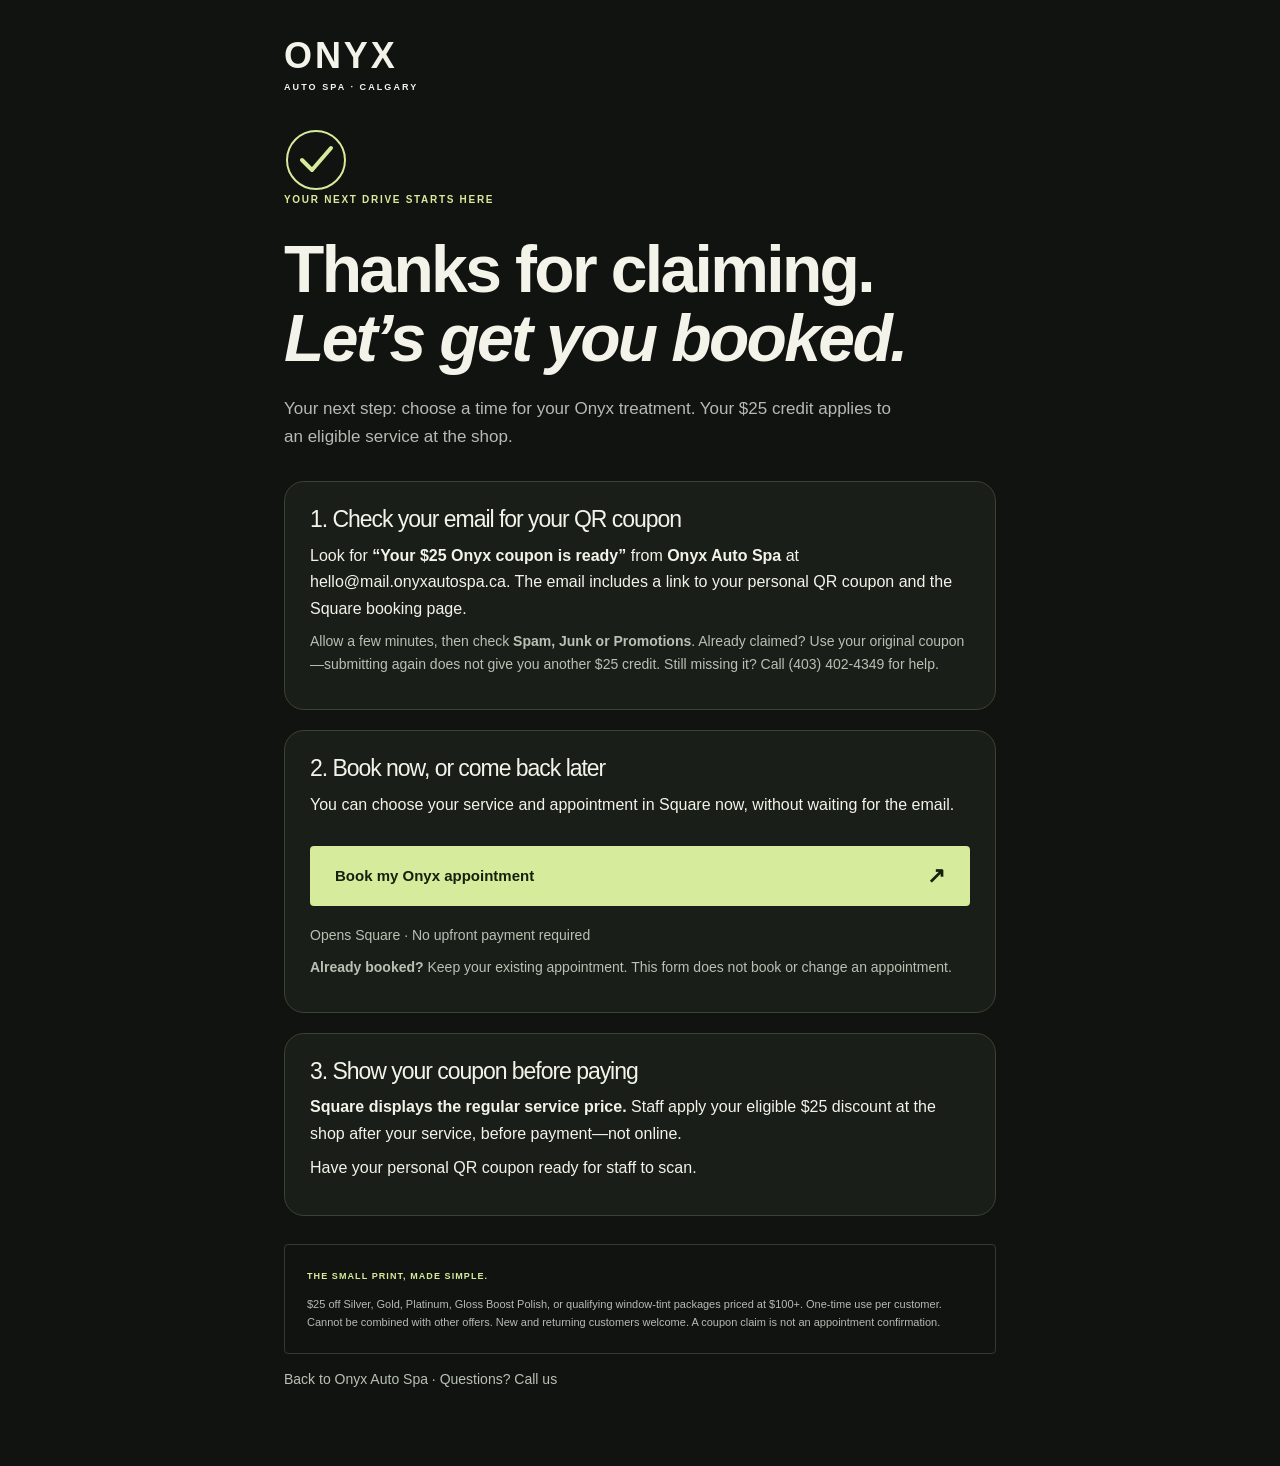
==== thank-you.html @ b0017700 "Add coupon next steps and Square booking confirmation page" ====
<!doctype html>
<html lang="en-CA"><head><meta charset="utf-8"><meta name="viewport" content="width=device-width,initial-scale=1"><meta name="robots" content="noindex"><title>Your next steps | Onyx Auto Spa</title><meta name="theme-color" content="#111311"><link rel="icon" href="assets/favicon.svg" type="image/svg+xml"><link rel="stylesheet" href="styles.css?v=20260912-gallery"><style>
.confirmation{max-width:760px;margin:0 auto;padding:38px 24px 60px}.confirmation .brand{display:inline-block;margin-bottom:36px}.confirmation h1{font-size:clamp(38px,7vw,66px);line-height:1.05;letter-spacing:-.04em;margin:22px 0}.confirmation h2{font-size:23px;margin:0 0 10px}.confirmation p{line-height:1.65}.confirmation .intro{max-width:620px}.next-card{border:1px solid #3a4335;border-radius:20px;background:#191e18;padding:25px;margin:20px 0}.next-card p{margin:8px 0}.confirmation .button{width:100%;justify-content:space-between;margin:20px 0 10px}.confirmation .terms{margin-top:28px}.success-icon{width:64px;height:64px;display:block;color:#d6eb9b}.success-icon path{stroke-dasharray:60;stroke-dashoffset:60;animation:check .65s ease-out forwards}.confirmation .small-note{font-size:14px;color:#b8c1b3}.confirmation a{overflow-wrap:anywhere}@keyframes check{to{stroke-dashoffset:0}}@media(prefers-reduced-motion:reduce){.success-icon path{animation:none;stroke-dashoffset:0}}
</style></head><body><main class="confirmation"><a class="brand" href="/" target="_top">ONYX<span>AUTO SPA · CALGARY</span></a><svg class="success-icon" viewBox="0 0 64 64" fill="none" aria-hidden="true"><circle cx="32" cy="32" r="29" stroke="currentColor" stroke-width="2"/><path d="m18 32 10 10 19-22" stroke="currentColor" stroke-width="4" stroke-linecap="round" stroke-linejoin="round"/></svg><p class="eyebrow">YOUR NEXT DRIVE STARTS HERE</p><h1>Thanks for claiming.<br><em>Let’s get you booked.</em></h1><p class="intro">Your next step: choose a time for your Onyx treatment. Your $25 credit applies to an eligible service at the shop.</p><section class="next-card"><h2>1. Check your email for your QR coupon</h2><p>Look for <strong>“Your $25 Onyx coupon is ready”</strong> from <strong>Onyx Auto Spa</strong> at hello@mail.onyxautospa.ca. The email includes a link to your personal QR coupon and the Square booking page.</p><p class="small-note">Allow a few minutes, then check <strong>Spam, Junk or Promotions</strong>. Already claimed? Use your original coupon—submitting again does not give you another $25 credit. Still missing it? Call <a href="tel:+14034024349">(403) 402-4349</a> for help.</p></section><section class="next-card"><h2>2. Book now, or come back later</h2><p>You can choose your service and appointment in Square now, without waiting for the email.</p><a class="button" href="https://book.squareup.com/appointments/ppy7ztvss1w3c9/location/L446CJGNEJ2XA/services" target="_blank" rel="noopener">Book my Onyx appointment <span aria-hidden="true">↗</span></a><p class="small-note">Opens Square · No upfront payment required</p><p class="small-note"><strong>Already booked?</strong> Keep your existing appointment. This form does not book or change an appointment.</p></section><section class="next-card"><h2>3. Show your coupon before paying</h2><p><strong>Square displays the regular service price.</strong> Staff apply your eligible $25 discount at the shop after your service, before payment—not online.</p><p>Have your personal QR coupon ready for staff to scan.</p></section><div class="terms"><strong>THE SMALL PRINT, MADE SIMPLE.</strong><p>$25 off Silver, Gold, Platinum, Gloss Boost Polish, or qualifying window-tint packages priced at $100+. One-time use per customer. Cannot be combined with other offers. New and returning customers welcome. A coupon claim is not an appointment confirmation.</p></div><p class="small-note"><a href="/" target="_top">Back to Onyx Auto Spa</a> · <a href="tel:+14034024349">Questions? Call us</a></p></main></body></html>
---- styles.css ----
:root{--bg:#111311;--panel:#1b1e1b;--ink:#f3f3e9;--muted:#b5bbb1;--accent:#d6eb9b;--line:#343a32}*{box-sizing:border-box}html{scroll-behavior:smooth;scroll-padding-top:30px}body{margin:0;background:var(--bg);color:var(--ink);font-family:Arial,Helvetica,sans-serif;font-size:16px;line-height:1.6}a{color:inherit;text-decoration:none}img{display:block;max-width:100%;object-fit:cover}button,a,summary{-webkit-tap-highlight-color:transparent}a:focus-visible,summary:focus-visible{outline:3px solid var(--accent);outline-offset:6px}.wrap{width:min(1240px,calc(100% - 96px));margin-inline:auto}.header{display:flex;align-items:center;justify-content:space-between;height:110px;gap:24px}.brand{font-size:36px;font-weight:800;letter-spacing:.08em;line-height:1}.brand span{display:block;font-size:9px;letter-spacing:.23em;margin-top:9px}.header-phone{font-size:12px;color:var(--muted);margin-left:auto;margin-right:30px}.header-phone strong{display:block;color:var(--ink);font-size:14px}.button{background:var(--accent);color:#17200d;display:inline-flex;align-items:center;justify-content:space-between;gap:40px;padding:18px 25px;border-radius:4px;font-size:15px;font-weight:700;transition:background .2s,transform .2s}.button:hover{background:#e6ffc1;transform:translateY(-2px)}.button span{font-size:22px;line-height:1}.button.small{font-size:13px;padding:13px 18px;gap:26px}.hero{display:grid;grid-template-columns:1fr 1fr;gap:50px;padding:36px 0 70px;align-items:center}.eyebrow{font-size:10px;font-weight:700;letter-spacing:.17em;margin:0 0 26px;line-height:1.8;color:var(--accent)}.dot{display:inline-block;height:7px;width:7px;border-radius:50%;background:var(--accent);margin-right:9px}.hero h1{font-size:clamp(65px,6.6vw,95px);line-height:.99;letter-spacing:-.065em;margin:0 0 30px;font-weight:600}.hero h1 em{font-family:Georgia,serif;font-weight:400;color:var(--accent)}.intro{font-size:17px;line-height:1.7;color:var(--muted);max-width:420px;margin-bottom:30px}.intro strong{color:var(--ink);font-weight:400}.micro{font-size:11px;color:var(--muted);margin:12px 0 32px}.hero-trust{border-top:1px solid var(--line);padding-top:22px;display:flex;flex-wrap:wrap;gap:13px;align-items:center;font-size:11px;color:var(--muted)}.stars{color:var(--accent);letter-spacing:3px}.hero-visual{height:650px;position:relative}.hero-visual>img{width:100%;height:100%;border-radius:6px;object-position:center}.hero-visual:after{content:'';position:absolute;inset:65% 0 0;background:linear-gradient(transparent,#000b);border-radius:6px;pointer-events:none}.photo-caption{position:absolute;bottom:21px;left:24px;right:24px;display:flex;justify-content:space-between;font-size:8px;letter-spacing:.14em;z-index:1}.credit-badge{position:absolute;right:-20px;top:24px;background:var(--accent);color:#17200d;padding:22px 24px;transform:rotate(5deg);text-align:center;box-shadow:0 9px 30px #0003}.credit-badge span{display:block;font-size:8px;line-height:1.5;font-weight:700;letter-spacing:.1em}.credit-badge strong{display:block;font-size:64px;line-height:1.15;letter-spacing:-.06em}.offer-strip{background:var(--accent);color:#17200d;padding:19px 0}.offer-strip .wrap{display:flex;align-items:center;justify-content:space-between;gap:25px}.offer-strip span{font-size:10px;letter-spacing:.12em;font-weight:700}.offer-strip p{margin:0;font-size:15px}.offer-strip a{font-size:12px;text-decoration:underline;text-underline-offset:4px}.section{padding-block:100px}.section-heading{display:flex;justify-content:space-between;align-items:flex-end;gap:60px;margin-bottom:40px}h2{font-size:clamp(34px,4vw,52px);letter-spacing:-.045em;line-height:1.12;font-weight:500;margin:0 0 22px}h2 span{color:var(--muted)}.section-heading p:not(.eyebrow){max-width:350px;color:var(--muted);font-size:14px;margin-bottom:25px}.comparison{display:grid;grid-template-columns:1fr 1fr;gap:18px}figure{margin:0}.comparison figure{position:relative;overflow:hidden;border-radius:5px}.comparison img{width:100%;height:auto;aspect-ratio:1.2}.comparison figcaption{position:absolute;bottom:0;left:0;right:0;background:linear-gradient(transparent,#000d);padding:65px 25px 22px;font-size:12px;letter-spacing:.12em}.comparison figcaption span{float:right;font-size:11px;letter-spacing:0}.image-note{color:var(--muted);font-size:10px;margin-top:16px}.services-section{background:#191c18}.service-grid{display:grid;grid-template-columns:repeat(3,1fr);border:1px solid var(--line);border-radius:6px;overflow:hidden}.service-grid article{padding:32px;border-right:1px solid var(--line)}.service-grid article:last-child{border:0}.service-number{color:var(--accent);font-size:12px}.service-grid h3{font-size:24px;line-height:1.3;font-weight:500;letter-spacing:-.02em;margin-top:35px}.service-grid p{color:var(--muted);font-size:13px;min-height:85px}.service-tag{font-size:8px;letter-spacing:.14em;color:var(--accent)}.service-foot{display:flex;justify-content:space-between;font-size:11px;color:var(--muted);gap:30px;margin-top:25px}.service-foot a{color:var(--accent)}.reviews{display:grid;grid-template-columns:1fr 1fr;gap:100px;align-items:center}.muted{color:var(--muted);font-size:12px}.text-link{font-size:13px;color:var(--accent);text-decoration:underline;text-underline-offset:6px}.review-stack figure{padding:25px 0;border-bottom:1px solid var(--line)}blockquote{font-family:Georgia,serif;font-size:27px;line-height:1.5;margin:0 0 25px}.review-stack figcaption{display:flex;align-items:center;gap:13px;font-size:10px;color:var(--muted)}.review-stack strong{font-size:12px;color:var(--ink)}.avatar{display:grid;place-items:center;width:38px;height:38px;background:#30382a;color:var(--accent);border-radius:50%}.wide-photo{height:420px;position:relative;overflow:hidden;border-radius:6px}.wide-photo>img{width:60%;height:100%;object-position:center 75%;margin-left:auto}.wide-photo:after{content:'';position:absolute;inset:0;background:linear-gradient(90deg,#000d,#0001)}.wide-photo>div{position:absolute;left:55px;top:65px;z-index:1}.claim-section{display:grid;grid-template-columns:1fr 1.1fr;gap:80px;align-items:start}.claim-copy{position:sticky;top:45px}.steps{list-style:none;margin:40px 0;padding:0}.steps li{display:flex;gap:18px;margin-bottom:28px}.steps li>span{flex-shrink:0;border:1px solid var(--line);border-radius:50%;width:32px;height:32px;text-align:center;color:var(--accent);font-size:12px;line-height:30px}.steps h3{font-size:15px;margin:0;font-weight:500}.steps p{font-size:12px;color:var(--muted);margin:5px 0}.terms{padding:22px;border:1px solid var(--line);border-radius:4px;color:var(--muted);font-size:11px}.terms strong{font-size:9px;letter-spacing:.12em;color:var(--accent)}.terms p{margin-bottom:0}.form-card{background:#fff;color:#222;border-radius:8px;overflow:hidden;min-width:0}.form-top{background:#242b1e;color:var(--accent);padding:20px 25px;font-size:10px;letter-spacing:.12em}.form-card iframe{display:block;min-height:1198px}.form-help{text-align:center;font-size:11px;color:#555;padding:0 15px 15px}.form-help a{text-decoration:underline}.faq{display:grid;grid-template-columns:1fr 1.3fr;gap:80px;border-top:1px solid var(--line);padding-top:75px}.faq details{border-bottom:1px solid var(--line);padding:21px 0}.faq summary{cursor:pointer;font-size:15px;list-style:none;display:flex;justify-content:space-between;gap:20px}.faq summary:after{content:'+';color:var(--accent);font-size:22px;line-height:1}.faq details[open] summary:after{content:'−'}.faq details p{color:var(--muted);font-size:13px;max-width:540px}.location{border-top:1px solid var(--line);border-bottom:1px solid var(--line);padding-block:55px;display:flex;justify-content:space-between;align-items:center;gap:35px}.location h2{font-size:35px}.location p:not(.eyebrow){font-size:13px;color:var(--muted)}footer{display:flex;align-items:center;justify-content:space-between;gap:25px;padding-block:45px}footer .brand{font-size:27px}footer p,footer div{font-size:10px;color:var(--muted)}footer div{display:flex;gap:20px}.mobile-cta{display:none}.skip{position:fixed;top:-80px;left:12px;background:var(--accent);color:#111;padding:12px;z-index:20}.skip:focus{top:12px}@media(max-width:1000px){.wrap{width:calc(100% - 56px)}.hero{gap:30px}.hero-visual{height:590px}.hero h1{font-size:74px}.credit-badge{right:-10px;padding:16px}.credit-badge strong{font-size:50px}.claim-section{gap:35px}.reviews{gap:40px}.service-grid article{padding:23px}.header-phone{margin-right:0}.hero-trust{font-size:10px}.offer-strip span{display:none}}@media(max-width:700px){.wrap{width:calc(100% - 40px)}.header{height:87px;gap:15px}.brand{font-size:29px}.brand span{font-size:7px}.header-phone{display:none}.header .button{font-size:11px;padding:11px 13px;gap:15px}.hero{display:flex;flex-direction:column;gap:32px;padding-top:20px;padding-bottom:35px;align-items:stretch}.hero h1{font-size:65px;line-height:1.01;margin-bottom:22px}.eyebrow{font-size:8px;margin-bottom:20px}.intro{font-size:15px;margin-bottom:23px}.hero .button{width:100%;font-size:14px}.micro{text-align:center;margin-bottom:24px}.hero-trust{justify-content:center;padding-top:17px}.hero-visual{height:460px}.hero-visual img{object-position:center 65%}.credit-badge{right:12px;top:18px;padding:13px 18px}.credit-badge strong{font-size:48px}.photo-caption{font-size:7px;left:18px;right:18px}.offer-strip{padding:17px 0}.offer-strip .wrap{display:block;text-align:center}.offer-strip p{font-size:12px}.offer-strip a{font-size:10px}.section{padding-block:65px}.section-heading{display:block;margin-bottom:28px}.section-heading p:not(.eyebrow){max-width:none;font-size:13px}.comparison{gap:10px}.comparison img{aspect-ratio:.78}.comparison figcaption{padding:45px 13px 13px;font-size:10px}.comparison figcaption span{display:none}.service-grid{grid-template-columns:1fr}.service-grid article{padding:24px;border-right:0;border-bottom:1px solid var(--line)}.service-grid h3{margin-top:15px}.service-grid h3 br{display:none}.service-grid p{min-height:0}.service-foot{display:block;font-size:10px}.service-foot a{display:block;margin-top:15px}.reviews,.claim-section,.faq{grid-template-columns:1fr;gap:24px}.review-stack figure{padding:24px 0}.wide-photo{height:410px}.wide-photo>div{left:25px;right:20px;top:55px}.wide-photo h2{font-size:37px}.wide-photo .button{font-size:12px;gap:15px;padding:16px}.wide-photo:after{background:linear-gradient(90deg,#000c,#0004)}.claim-copy{position:static}.form-card{margin-inline:-8px}.faq{gap:0}.faq summary{font-size:14px}.location{flex-direction:column;align-items:flex-start;gap:18px;padding-block:38px}.location .eyebrow{font-size:8px}.location .button{font-size:13px}.location h2{font-size:34px}footer{flex-wrap:wrap;padding-bottom:120px}footer div{width:100%;gap:25px}.mobile-cta{position:fixed;bottom:0;left:0;right:0;z-index:10;display:flex;justify-content:space-between;align-items:center;background:#191e17f5;backdrop-filter:blur(12px);border-top:1px solid #46503d;padding:12px 20px calc(12px + env(safe-area-inset-bottom));gap:15px}.mobile-cta strong{font-size:10px;letter-spacing:.08em}.mobile-cta small{display:block;font-size:9px;color:var(--muted)}.mobile-cta .button{font-size:12px;padding:13px 20px}.mobile-cta.hidden{display:none}}@media(prefers-reduced-motion:reduce){html{scroll-behavior:auto}.button{transition:none}}

@media(max-width:700px){.wide-photo>img{width:100%;object-position:center 75%}}

/* Live reviews use the provider’s responsive height messages. */
.reviews{display:block}.review-widget{min-width:0;border-radius:8px;overflow:hidden}.lc_reviews_widget{display:block}
/* Work gallery: native scrolling stays usable even without JavaScript. */
.work-gallery{padding-top:0}.gallery-track{display:flex;gap:20px;overflow-x:auto;scroll-snap-type:x mandatory;scroll-behavior:smooth;overscroll-behavior-x:contain;scrollbar-width:thin;scrollbar-color:var(--line) transparent;padding-bottom:12px}.gallery-slide{flex:0 0 calc((100% - 40px)/3);min-width:0;scroll-snap-align:start}.gallery-slide img{width:100%;height:auto;aspect-ratio:3/4;object-fit:cover;border-radius:5px;background:var(--panel)}.gallery-slide figcaption{display:flex;gap:14px;align-items:baseline;padding:17px 2px;font-size:12px;color:var(--ink)}.gallery-slide figcaption span{color:var(--accent);font-size:10px}.gallery-bottom{display:flex;justify-content:space-between;align-items:center;gap:15px;margin-top:15px}.gallery-bottom>p{font-size:11px;color:var(--muted)}.gallery-bottom>p span{color:var(--accent);padding-left:10px}.gallery-controls{display:flex;align-items:center;gap:10px}.gallery-controls>span{font-size:11px;color:var(--muted);margin-right:12px;min-width:55px}.gallery-controls button{width:46px;height:46px;border:1px solid var(--line);border-radius:50%;background:var(--panel);color:var(--accent);font-size:22px;cursor:pointer}.gallery-controls button:hover:not(:disabled){background:var(--accent);color:#17200d}.gallery-controls button:disabled{opacity:.3;cursor:default}.gallery-controls button:focus-visible,.gallery-track:focus-visible{outline:2px solid var(--accent);outline-offset:4px}@media(max-width:900px){.gallery-slide{flex-basis:calc((100% - 20px)/2)}}@media(max-width:700px){.gallery-track{gap:14px}.gallery-slide{flex-basis:86%}.gallery-slide figcaption{font-size:11px}.gallery-controls button{width:44px;height:44px}.gallery-bottom>p{font-size:10px}}@media(prefers-reduced-motion:reduce){.gallery-track{scroll-behavior:auto}}
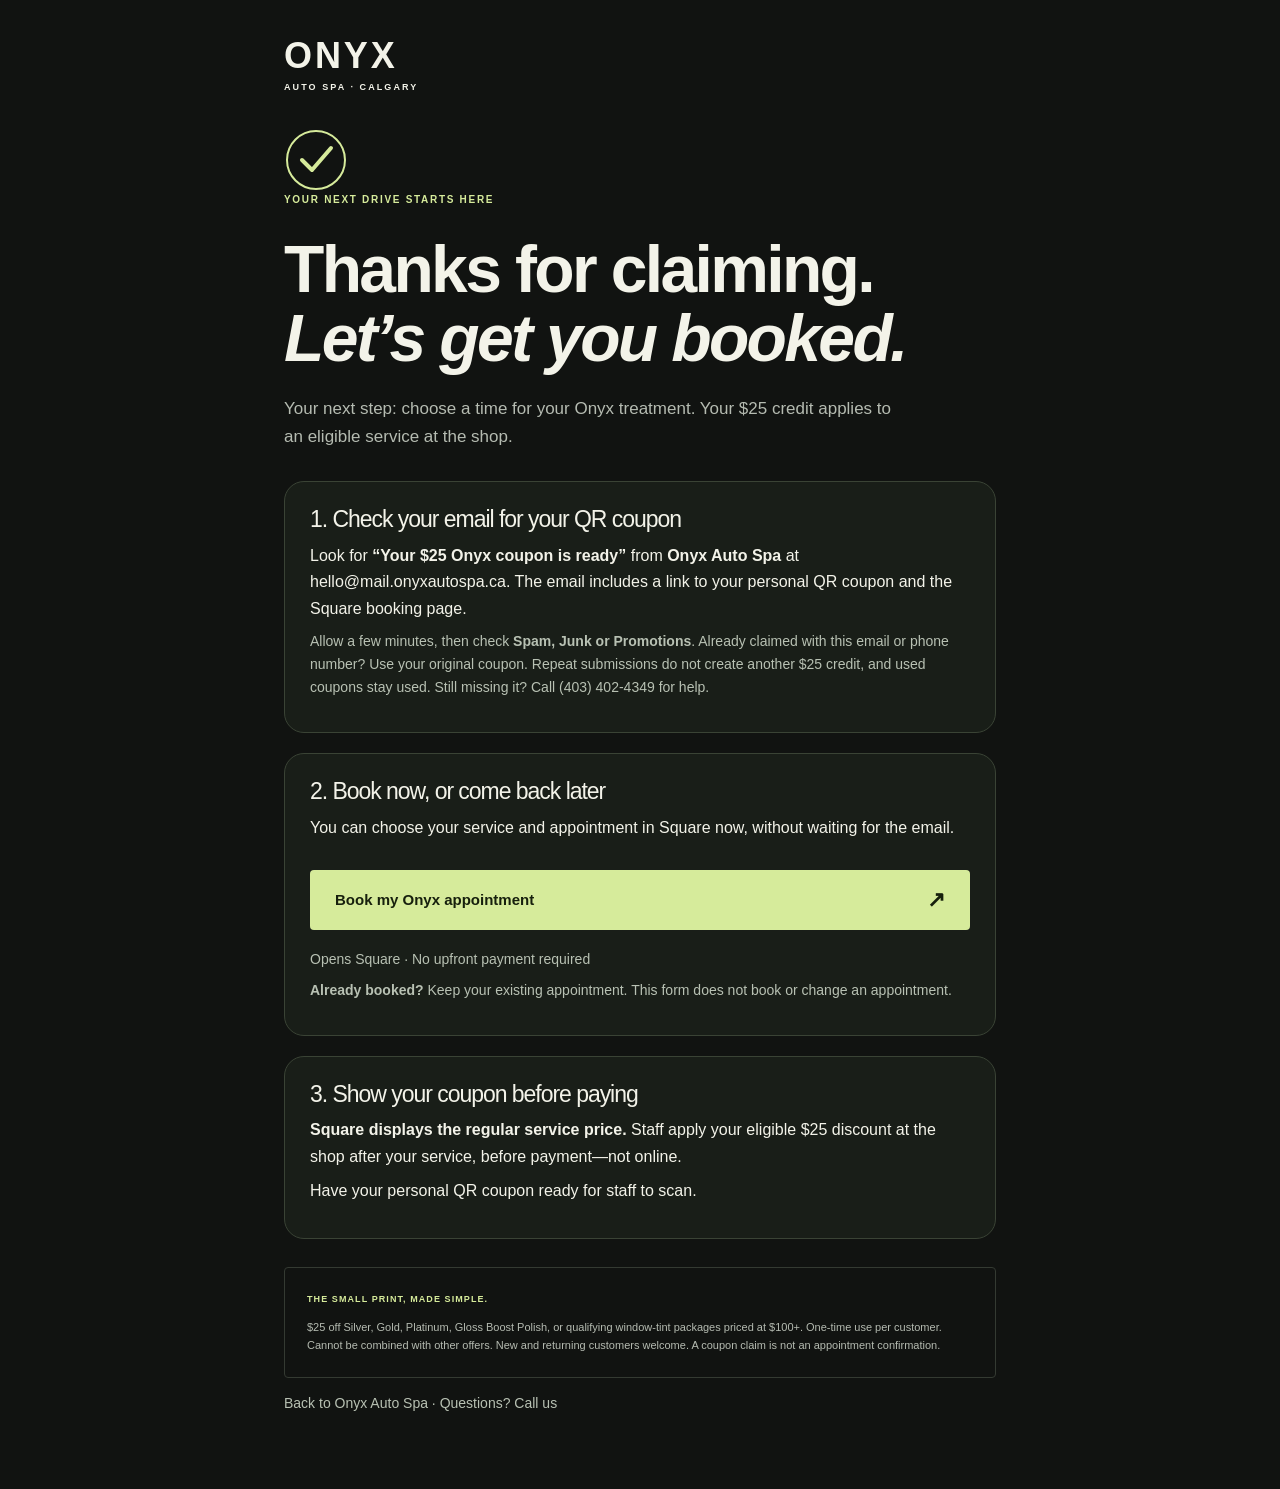
==== commit e0782f1d: "Clarify email or phone duplicate coupon rule" ====
--- a/thank-you.html
+++ b/thank-you.html
@@ -1,4 +1,4 @@
 <!doctype html>
 <html lang="en-CA"><head><meta charset="utf-8"><meta name="viewport" content="width=device-width,initial-scale=1"><meta name="robots" content="noindex"><title>Your next steps | Onyx Auto Spa</title><meta name="theme-color" content="#111311"><link rel="icon" href="assets/favicon.svg" type="image/svg+xml"><link rel="stylesheet" href="styles.css?v=20260912-gallery"><style>
 .confirmation{max-width:760px;margin:0 auto;padding:38px 24px 60px}.confirmation .brand{display:inline-block;margin-bottom:36px}.confirmation h1{font-size:clamp(38px,7vw,66px);line-height:1.05;letter-spacing:-.04em;margin:22px 0}.confirmation h2{font-size:23px;margin:0 0 10px}.confirmation p{line-height:1.65}.confirmation .intro{max-width:620px}.next-card{border:1px solid #3a4335;border-radius:20px;background:#191e18;padding:25px;margin:20px 0}.next-card p{margin:8px 0}.confirmation .button{width:100%;justify-content:space-between;margin:20px 0 10px}.confirmation .terms{margin-top:28px}.success-icon{width:64px;height:64px;display:block;color:#d6eb9b}.success-icon path{stroke-dasharray:60;stroke-dashoffset:60;animation:check .65s ease-out forwards}.confirmation .small-note{font-size:14px;color:#b8c1b3}.confirmation a{overflow-wrap:anywhere}@keyframes check{to{stroke-dashoffset:0}}@media(prefers-reduced-motion:reduce){.success-icon path{animation:none;stroke-dashoffset:0}}
-</style></head><body><main class="confirmation"><a class="brand" href="/" target="_top">ONYX<span>AUTO SPA · CALGARY</span></a><svg class="success-icon" viewBox="0 0 64 64" fill="none" aria-hidden="true"><circle cx="32" cy="32" r="29" stroke="currentColor" stroke-width="2"/><path d="m18 32 10 10 19-22" stroke="currentColor" stroke-width="4" stroke-linecap="round" stroke-linejoin="round"/></svg><p class="eyebrow">YOUR NEXT DRIVE STARTS HERE</p><h1>Thanks for claiming.<br><em>Let’s get you booked.</em></h1><p class="intro">Your next step: choose a time for your Onyx treatment. Your $25 credit applies to an eligible service at the shop.</p><section class="next-card"><h2>1. Check your email for your QR coupon</h2><p>Look for <strong>“Your $25 Onyx coupon is ready”</strong> from <strong>Onyx Auto Spa</strong> at hello@mail.onyxautospa.ca. The email includes a link to your personal QR coupon and the Square booking page.</p><p class="small-note">Allow a few minutes, then check <strong>Spam, Junk or Promotions</strong>. Already claimed? Use your original coupon—submitting again does not give you another $25 credit. Still missing it? Call <a href="tel:+14034024349">(403) 402-4349</a> for help.</p></section><section class="next-card"><h2>2. Book now, or come back later</h2><p>You can choose your service and appointment in Square now, without waiting for the email.</p><a class="button" href="https://book.squareup.com/appointments/ppy7ztvss1w3c9/location/L446CJGNEJ2XA/services" target="_blank" rel="noopener">Book my Onyx appointment <span aria-hidden="true">↗</span></a><p class="small-note">Opens Square · No upfront payment required</p><p class="small-note"><strong>Already booked?</strong> Keep your existing appointment. This form does not book or change an appointment.</p></section><section class="next-card"><h2>3. Show your coupon before paying</h2><p><strong>Square displays the regular service price.</strong> Staff apply your eligible $25 discount at the shop after your service, before payment—not online.</p><p>Have your personal QR coupon ready for staff to scan.</p></section><div class="terms"><strong>THE SMALL PRINT, MADE SIMPLE.</strong><p>$25 off Silver, Gold, Platinum, Gloss Boost Polish, or qualifying window-tint packages priced at $100+. One-time use per customer. Cannot be combined with other offers. New and returning customers welcome. A coupon claim is not an appointment confirmation.</p></div><p class="small-note"><a href="/" target="_top">Back to Onyx Auto Spa</a> · <a href="tel:+14034024349">Questions? Call us</a></p></main></body></html>
+</style></head><body><main class="confirmation"><a class="brand" href="/" target="_top">ONYX<span>AUTO SPA · CALGARY</span></a><svg class="success-icon" viewBox="0 0 64 64" fill="none" aria-hidden="true"><circle cx="32" cy="32" r="29" stroke="currentColor" stroke-width="2"/><path d="m18 32 10 10 19-22" stroke="currentColor" stroke-width="4" stroke-linecap="round" stroke-linejoin="round"/></svg><p class="eyebrow">YOUR NEXT DRIVE STARTS HERE</p><h1>Thanks for claiming.<br><em>Let’s get you booked.</em></h1><p class="intro">Your next step: choose a time for your Onyx treatment. Your $25 credit applies to an eligible service at the shop.</p><section class="next-card"><h2>1. Check your email for your QR coupon</h2><p>Look for <strong>“Your $25 Onyx coupon is ready”</strong> from <strong>Onyx Auto Spa</strong> at hello@mail.onyxautospa.ca. The email includes a link to your personal QR coupon and the Square booking page.</p><p class="small-note">Allow a few minutes, then check <strong>Spam, Junk or Promotions</strong>. Already claimed with this email or phone number? Use your original coupon. Repeat submissions do not create another $25 credit, and used coupons stay used. Still missing it? Call <a href="tel:+14034024349">(403) 402-4349</a> for help.</p></section><section class="next-card"><h2>2. Book now, or come back later</h2><p>You can choose your service and appointment in Square now, without waiting for the email.</p><a class="button" href="https://book.squareup.com/appointments/ppy7ztvss1w3c9/location/L446CJGNEJ2XA/services" target="_blank" rel="noopener">Book my Onyx appointment <span aria-hidden="true">↗</span></a><p class="small-note">Opens Square · No upfront payment required</p><p class="small-note"><strong>Already booked?</strong> Keep your existing appointment. This form does not book or change an appointment.</p></section><section class="next-card"><h2>3. Show your coupon before paying</h2><p><strong>Square displays the regular service price.</strong> Staff apply your eligible $25 discount at the shop after your service, before payment—not online.</p><p>Have your personal QR coupon ready for staff to scan.</p></section><div class="terms"><strong>THE SMALL PRINT, MADE SIMPLE.</strong><p>$25 off Silver, Gold, Platinum, Gloss Boost Polish, or qualifying window-tint packages priced at $100+. One-time use per customer. Cannot be combined with other offers. New and returning customers welcome. A coupon claim is not an appointment confirmation.</p></div><p class="small-note"><a href="/" target="_top">Back to Onyx Auto Spa</a> · <a href="tel:+14034024349">Questions? Call us</a></p></main></body></html>
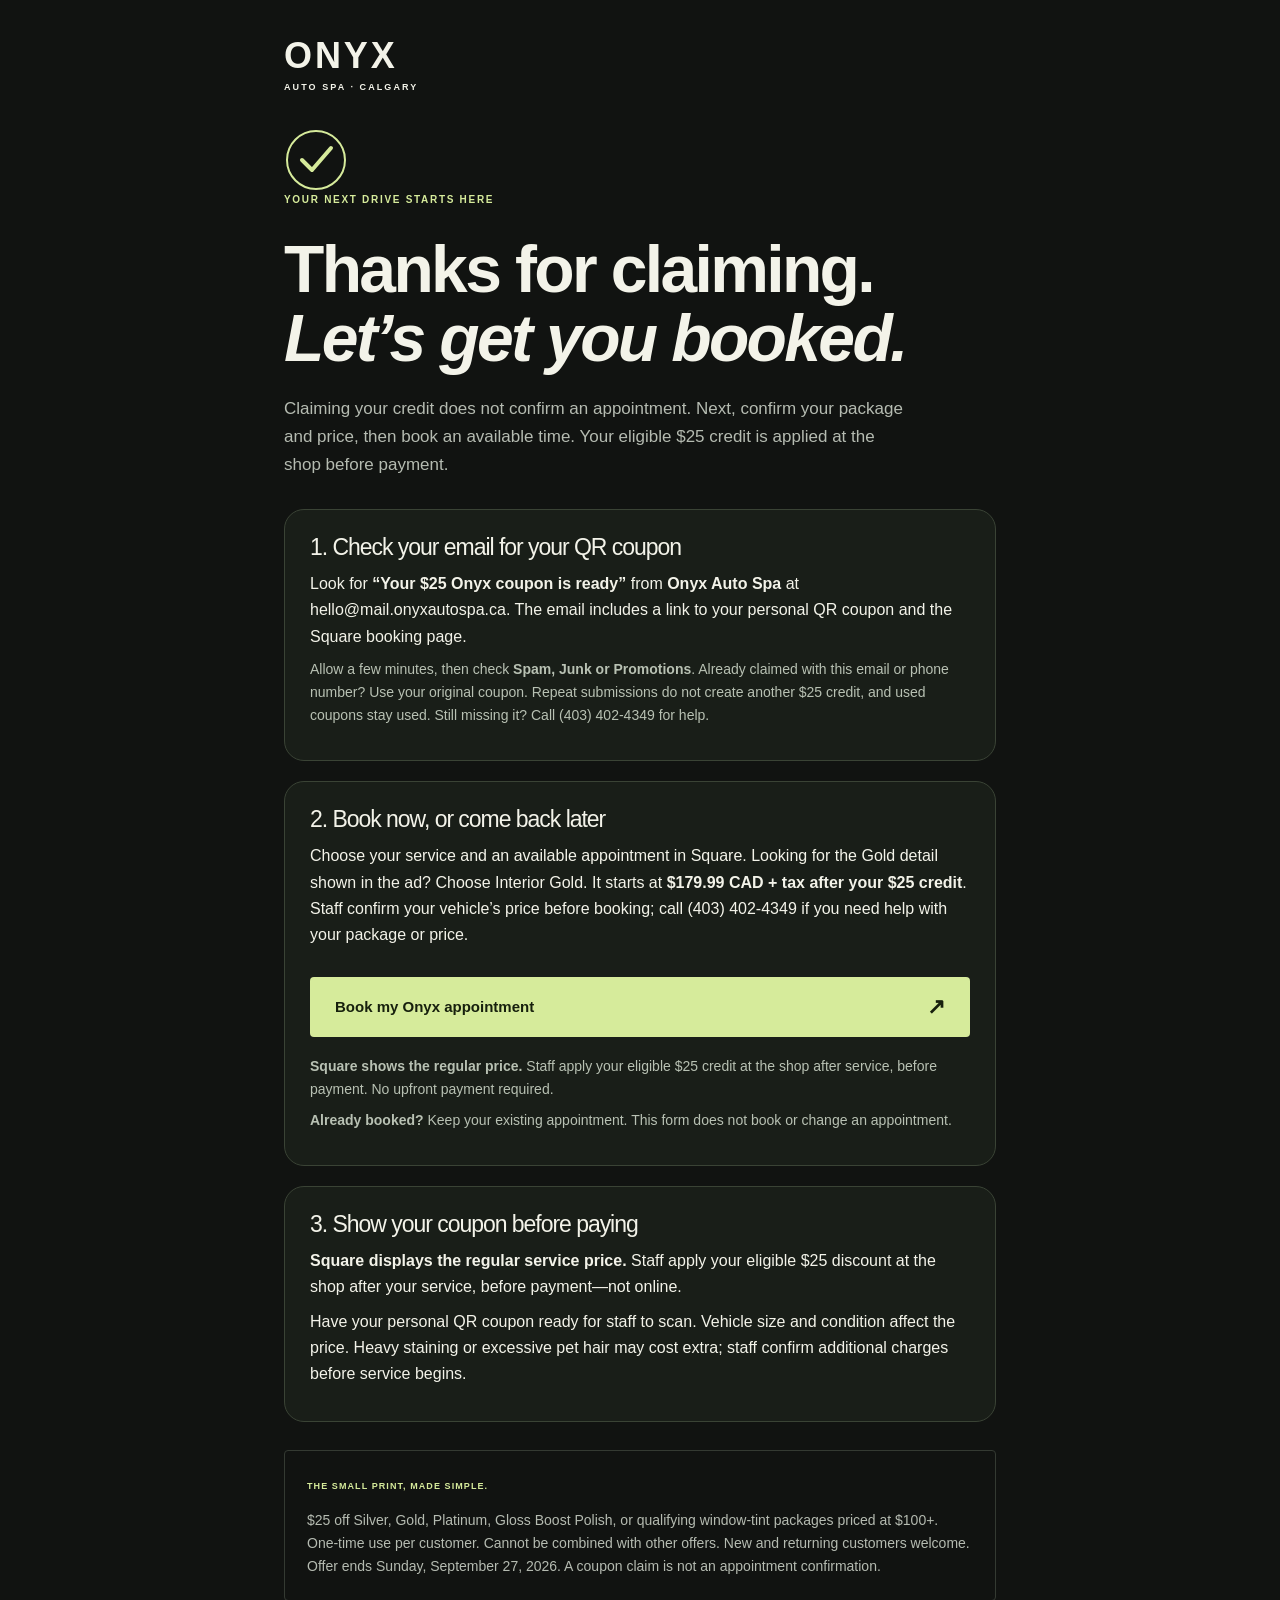
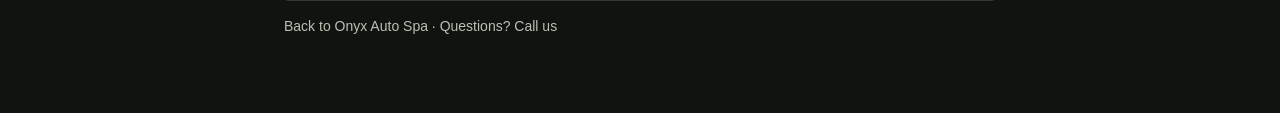
==== commit cf8e3912: "Gold clarity: solution-focused copy, pricing, and claim/booking explanations" ====
--- a/thank-you.html
+++ b/thank-you.html
@@ -1,4 +1,19 @@
 <!doctype html>
-<html lang="en-CA"><head><meta charset="utf-8"><meta name="viewport" content="width=device-width,initial-scale=1"><meta name="robots" content="noindex"><title>Your next steps | Onyx Auto Spa</title><meta name="theme-color" content="#111311"><link rel="icon" href="assets/favicon.svg" type="image/svg+xml"><link rel="stylesheet" href="styles.css?v=20260912-gallery"><style>
+<html lang="en-CA"><head><meta charset="utf-8"><meta name="viewport" content="width=device-width,initial-scale=1"><meta name="robots" content="noindex"><title>Your next steps | Onyx Auto Spa</title><meta name="theme-color" content="#111311"><link rel="icon" href="assets/favicon.svg" type="image/svg+xml"><link rel="stylesheet" href="styles.css?v=20260922-gold-clarity"><style>
 .confirmation{max-width:760px;margin:0 auto;padding:38px 24px 60px}.confirmation .brand{display:inline-block;margin-bottom:36px}.confirmation h1{font-size:clamp(38px,7vw,66px);line-height:1.05;letter-spacing:-.04em;margin:22px 0}.confirmation h2{font-size:23px;margin:0 0 10px}.confirmation p{line-height:1.65}.confirmation .intro{max-width:620px}.next-card{border:1px solid #3a4335;border-radius:20px;background:#191e18;padding:25px;margin:20px 0}.next-card p{margin:8px 0}.confirmation .button{width:100%;justify-content:space-between;margin:20px 0 10px}.confirmation .terms{margin-top:28px}.success-icon{width:64px;height:64px;display:block;color:#d6eb9b}.success-icon path{stroke-dasharray:60;stroke-dashoffset:60;animation:check .65s ease-out forwards}.confirmation .small-note{font-size:14px;color:#b8c1b3}.confirmation a{overflow-wrap:anywhere}@keyframes check{to{stroke-dashoffset:0}}@media(prefers-reduced-motion:reduce){.success-icon path{animation:none;stroke-dashoffset:0}}
-</style></head><body><main class="confirmation"><a class="brand" href="/" target="_top">ONYX<span>AUTO SPA · CALGARY</span></a><svg class="success-icon" viewBox="0 0 64 64" fill="none" aria-hidden="true"><circle cx="32" cy="32" r="29" stroke="currentColor" stroke-width="2"/><path d="m18 32 10 10 19-22" stroke="currentColor" stroke-width="4" stroke-linecap="round" stroke-linejoin="round"/></svg><p class="eyebrow">YOUR NEXT DRIVE STARTS HERE</p><h1>Thanks for claiming.<br><em>Let’s get you booked.</em></h1><p class="intro">Your next step: choose a time for your Onyx treatment. Your $25 credit applies to an eligible service at the shop.</p><section class="next-card"><h2>1. Check your email for your QR coupon</h2><p>Look for <strong>“Your $25 Onyx coupon is ready”</strong> from <strong>Onyx Auto Spa</strong> at hello@mail.onyxautospa.ca. The email includes a link to your personal QR coupon and the Square booking page.</p><p class="small-note">Allow a few minutes, then check <strong>Spam, Junk or Promotions</strong>. Already claimed with this email or phone number? Use your original coupon. Repeat submissions do not create another $25 credit, and used coupons stay used. Still missing it? Call <a href="tel:+14034024349">(403) 402-4349</a> for help.</p></section><section class="next-card"><h2>2. Book now, or come back later</h2><p>You can choose your service and appointment in Square now, without waiting for the email.</p><a class="button" href="https://book.squareup.com/appointments/ppy7ztvss1w3c9/location/L446CJGNEJ2XA/services" target="_blank" rel="noopener">Book my Onyx appointment <span aria-hidden="true">↗</span></a><p class="small-note">Opens Square · No upfront payment required</p><p class="small-note"><strong>Already booked?</strong> Keep your existing appointment. This form does not book or change an appointment.</p></section><section class="next-card"><h2>3. Show your coupon before paying</h2><p><strong>Square displays the regular service price.</strong> Staff apply your eligible $25 discount at the shop after your service, before payment—not online.</p><p>Have your personal QR coupon ready for staff to scan.</p></section><div class="terms"><strong>THE SMALL PRINT, MADE SIMPLE.</strong><p>$25 off Silver, Gold, Platinum, Gloss Boost Polish, or qualifying window-tint packages priced at $100+. One-time use per customer. Cannot be combined with other offers. New and returning customers welcome. A coupon claim is not an appointment confirmation.</p></div><p class="small-note"><a href="/" target="_top">Back to Onyx Auto Spa</a> · <a href="tel:+14034024349">Questions? Call us</a></p></main></body></html>
+</style><!-- Meta Pixel Code -->
+<script>
+!function(f,b,e,v,n,t,s)
+{if(f.fbq)return;n=f.fbq=function(){n.callMethod?
+n.callMethod.apply(n,arguments):n.queue.push(arguments)};
+if(!f._fbq)f._fbq=n;n.push=n;n.loaded=!0;n.version='2.0';
+n.queue=[];t=b.createElement(e);t.async=!0;
+t.src=v;s=b.getElementsByTagName(e)[0];
+s.parentNode.insertBefore(t,s)}(window,document,'script',
+'https://connect.facebook.net/en_US/fbevents.js');
+fbq('init', '1621954292677375');
+fbq('track', 'PageView');
+</script>
+<!-- End Meta Pixel Code -->
+</head><body>
+<noscript><img height="1" width="1" style="display:none" alt="" src="https://www.facebook.com/tr?id=1621954292677375&amp;ev=PageView&amp;noscript=1"></noscript><main class="confirmation"><a class="brand" href="/" target="_top">ONYX<span>AUTO SPA · CALGARY</span></a><svg class="success-icon" viewBox="0 0 64 64" fill="none" aria-hidden="true"><circle cx="32" cy="32" r="29" stroke="currentColor" stroke-width="2"/><path d="m18 32 10 10 19-22" stroke="currentColor" stroke-width="4" stroke-linecap="round" stroke-linejoin="round"/></svg><p class="eyebrow">YOUR NEXT DRIVE STARTS HERE</p><h1>Thanks for claiming.<br><em>Let’s get you booked.</em></h1><p class="intro">Claiming your credit does not confirm an appointment. Next, confirm your package and price, then book an available time. Your eligible $25 credit is applied at the shop before payment.</p><section class="next-card"><h2>1. Check your email for your QR coupon</h2><p>Look for <strong>“Your $25 Onyx coupon is ready”</strong> from <strong>Onyx Auto Spa</strong> at hello@mail.onyxautospa.ca. The email includes a link to your personal QR coupon and the Square booking page.</p><p class="small-note">Allow a few minutes, then check <strong>Spam, Junk or Promotions</strong>. Already claimed with this email or phone number? Use your original coupon. Repeat submissions do not create another $25 credit, and used coupons stay used. Still missing it? Call <a href="tel:+14034024349">(403) 402-4349</a> for help.</p></section><section class="next-card"><h2>2. Book now, or come back later</h2><p>Choose your service and an available appointment in Square. Looking for the Gold detail shown in the ad? Choose Interior Gold. It starts at <strong>$179.99 CAD + tax after your $25 credit</strong>. Staff confirm your vehicle’s price before booking; call <a href="tel:+14034024349">(403) 402-4349</a> if you need help with your package or price.</p><a class="button" href="https://book.squareup.com/appointments/ppy7ztvss1w3c9/location/L446CJGNEJ2XA/services" target="_blank" rel="noopener">Book my Onyx appointment <span aria-hidden="true">↗</span></a><p class="small-note"><strong>Square shows the regular price.</strong> Staff apply your eligible $25 credit at the shop after service, before payment. No upfront payment required.</p><p class="small-note"><strong>Already booked?</strong> Keep your existing appointment. This form does not book or change an appointment.</p></section><section class="next-card"><h2>3. Show your coupon before paying</h2><p><strong>Square displays the regular service price.</strong> Staff apply your eligible $25 discount at the shop after your service, before payment—not online.</p><p>Have your personal QR coupon ready for staff to scan. Vehicle size and condition affect the price. Heavy staining or excessive pet hair may cost extra; staff confirm additional charges before service begins.</p></section><div class="terms"><strong>THE SMALL PRINT, MADE SIMPLE.</strong><p>$25 off Silver, Gold, Platinum, Gloss Boost Polish, or qualifying window-tint packages priced at $100+. One-time use per customer. Cannot be combined with other offers. New and returning customers welcome. Offer ends Sunday, September 27, 2026. A coupon claim is not an appointment confirmation.</p></div><p class="small-note"><a href="/" target="_top">Back to Onyx Auto Spa</a> · <a href="tel:+14034024349">Questions? Call us</a></p></main></body></html>
--- a/styles.css
+++ b/styles.css
@@ -6,3 +6,61 @@
 .reviews{display:block}.review-widget{min-width:0;border-radius:8px;overflow:hidden}.lc_reviews_widget{display:block}
 /* Work gallery: native scrolling stays usable even without JavaScript. */
 .work-gallery{padding-top:0}.gallery-track{display:flex;gap:20px;overflow-x:auto;scroll-snap-type:x mandatory;scroll-behavior:smooth;overscroll-behavior-x:contain;scrollbar-width:thin;scrollbar-color:var(--line) transparent;padding-bottom:12px}.gallery-slide{flex:0 0 calc((100% - 40px)/3);min-width:0;scroll-snap-align:start}.gallery-slide img{width:100%;height:auto;aspect-ratio:3/4;object-fit:cover;border-radius:5px;background:var(--panel)}.gallery-slide figcaption{display:flex;gap:14px;align-items:baseline;padding:17px 2px;font-size:12px;color:var(--ink)}.gallery-slide figcaption span{color:var(--accent);font-size:10px}.gallery-bottom{display:flex;justify-content:space-between;align-items:center;gap:15px;margin-top:15px}.gallery-bottom>p{font-size:11px;color:var(--muted)}.gallery-bottom>p span{color:var(--accent);padding-left:10px}.gallery-controls{display:flex;align-items:center;gap:10px}.gallery-controls>span{font-size:11px;color:var(--muted);margin-right:12px;min-width:55px}.gallery-controls button{width:46px;height:46px;border:1px solid var(--line);border-radius:50%;background:var(--panel);color:var(--accent);font-size:22px;cursor:pointer}.gallery-controls button:hover:not(:disabled){background:var(--accent);color:#17200d}.gallery-controls button:disabled{opacity:.3;cursor:default}.gallery-controls button:focus-visible,.gallery-track:focus-visible{outline:2px solid var(--accent);outline-offset:4px}@media(max-width:900px){.gallery-slide{flex-basis:calc((100% - 20px)/2)}}@media(max-width:700px){.gallery-track{gap:14px}.gallery-slide{flex-basis:86%}.gallery-slide figcaption{font-size:11px}.gallery-controls button{width:44px;height:44px}.gallery-bottom>p{font-size:10px}}@media(prefers-reduced-motion:reduce){.gallery-track{scroll-behavior:auto}}
+
+/* Conversion quick wins: trust and redemption under the hero CTA, named packages, early reviews, sticky bar clearance. */
+.hero-reassure{margin:16px 0 8px;max-width:440px;color:var(--ink);font-size:15px;font-weight:700;line-height:1.45}
+.hero-reassure .ends{color:var(--accent)}
+.redeem-line{margin:0 0 22px;max-width:440px;color:var(--muted);font-size:14px;line-height:1.5}
+.form-card .form-redeem{max-width:none;margin:0;padding:16px 22px 2px;color:#243024;background:#fff;font-size:14px;font-weight:600}
+.qualifying{margin-top:28px;padding-top:22px;border-top:1px solid var(--line);color:var(--muted);font-size:13px}
+.qualifying>p{margin:0 0 8px}
+.qualifying>a{color:var(--accent);font-size:12px}
+.package-list{display:grid;grid-template-columns:repeat(2,minmax(0,280px));gap:6px 28px;margin:14px 0 18px;padding:0;list-style:none;color:var(--ink);font-size:14px;line-height:1.4}
+.package-list li{padding-left:16px;position:relative}
+.package-list li:before{content:"";position:absolute;left:0;top:.55em;width:6px;height:6px;border-radius:50%;background:var(--accent)}
+.reviews-early{padding-top:12px;padding-bottom:72px}
+.offer-strip p{flex:1;min-width:0}
+@media(max-width:700px){
+  .hero-reassure,.hero-copy>.redeem-line{text-align:center;margin-left:auto;margin-right:auto}
+  .hero-reassure{font-size:13px}
+  .hero-visual>img{object-position:center}
+  .package-list{grid-template-columns:1fr}
+  .reviews-early{padding-top:4px;padding-bottom:48px}
+  body:has(.mobile-cta){padding-bottom:calc(92px + env(safe-area-inset-bottom))}
+  footer{padding-bottom:36px}
+  html{scroll-padding-bottom:calc(92px + env(safe-area-inset-bottom))}
+}
+
+/* September offer: verified starting prices, immediately after the hero. */
+.campaign-strip{padding:13px 0}.campaign-strip p{font-size:14px}.campaign-strip strong{margin-right:8px}.campaign-strip .offer-deadline{display:inline;font-size:14px;letter-spacing:0;font-weight:400}.campaign-strip a{font-size:14px;white-space:nowrap}
+.hero .eyebrow{font-size:12px}.hero .intro{font-size:18px;margin-bottom:20px}.hero-price{display:flex;align-items:baseline;flex-wrap:wrap;gap:7px 12px;margin:0 0 24px}.hero-price>span{font-size:16px}.hero-price del{font-size:22px;color:var(--muted);text-decoration-thickness:2px}.hero-price strong{font-size:46px;line-height:1;color:var(--accent);letter-spacing:-.04em}.hero-price small{flex-basis:100%;font-size:13px;color:var(--muted)}.hero-actions{display:flex;flex-wrap:wrap;align-items:center;gap:16px 24px}.compare-link{font-size:14px;color:var(--accent);text-decoration:underline;text-underline-offset:5px}
+.pricing-section{padding-block:70px}.pricing-section .eyebrow{font-size:12px}.pricing-section .section-heading p:not(.eyebrow){font-size:16px}.pricing-section .section-heading p strong{color:var(--ink);font-weight:500}.pricing-grid{display:grid;grid-template-columns:repeat(3,minmax(0,1fr));gap:20px}.price-card{min-width:0;display:flex;flex-direction:column;padding:30px;border:1px solid #464e41;border-radius:8px;background:var(--bg)}.price-card-featured{border-color:var(--accent);background:#22291e}.package-kicker{font-size:12px;color:var(--accent);letter-spacing:.08em;font-weight:700;margin:0}.price-card h3{font-size:36px;line-height:1.2;letter-spacing:-.03em;margin:16px 0 12px}.package-description{font-size:16px;line-height:1.5;color:var(--muted);margin:0 0 24px;min-height:4.5em}.package-price{padding:22px 0;border-top:1px solid var(--line);border-bottom:1px solid var(--line)}.regular-price{display:block;color:var(--muted);font-size:16px;margin-bottom:10px}.regular-price del{text-decoration-thickness:2px}.package-price>div{display:flex;align-items:baseline;gap:8px}.from-label{font-size:16px;color:var(--muted)}.package-price strong{font-size:clamp(40px,4vw,58px);line-height:1.15;letter-spacing:-.04em;color:var(--accent);white-space:nowrap}.package-price strong small{font-size:.65em}.credit-note{font-size:14px;color:var(--muted)}.price-card ul{list-style:none;padding:0;margin:24px 0 30px;flex:1}.price-card li{position:relative;padding-left:24px;margin:12px 0;font-size:15px;line-height:1.5}.price-card li:before{content:'✓';position:absolute;left:0;color:var(--accent)}.price-card .button{width:100%;font-size:15px;gap:12px}.all-packages{font-size:16px;margin:25px 0 12px}.pricing-note,.other-services{font-size:14px;line-height:1.65;color:var(--muted);max-width:980px}.pricing-note a,.other-services a{color:var(--accent);text-decoration:underline;text-underline-offset:3px}.other-services{margin:22px 0 0;padding-top:20px;border-top:1px solid var(--line)}.reviews-early{padding-top:70px}
+@media(max-width:1000px){.price-card{padding:24px 20px}.pricing-grid{gap:14px}.package-description{min-height:6em}}
+@media(max-width:700px){.campaign-strip .wrap{display:flex;align-items:center;gap:12px;text-align:left}.campaign-strip p{font-size:12px;line-height:1.5}.campaign-strip strong{display:block}.campaign-strip .offer-deadline{display:block;font-size:12px}.campaign-strip a{max-width:88px;font-size:12px;white-space:normal}.hero .eyebrow{font-size:11px}.hero h1{font-size:clamp(54px,16vw,70px)}.hero .intro{font-size:17px}.hero-price{gap:6px 10px}.hero-price>span{font-size:15px}.hero-price strong{font-size:40px}.hero-price small{font-size:12px}.hero-actions{flex-direction:column;gap:18px}.hero-actions .button{width:100%}.hero .hero-visual{height:340px}.pricing-section{padding-block:48px}.pricing-section .eyebrow{font-size:11px}.pricing-section .section-heading p:not(.eyebrow){font-size:16px}.pricing-grid{grid-template-columns:1fr;gap:18px}.price-card{padding:26px}.package-description{min-height:0;max-width:36ch}.package-price strong{font-size:54px}.price-card h3{font-size:34px}.reviews-early{padding-top:48px}}
+
+/* Keep the Gold ad, vehicle pricing and claim steps consistent. */
+.hero-price>span:first-child{flex-basis:100%;font-size:16px}
+.hero-price .price-tax{font-size:16px;color:var(--muted)}
+.hero-price small{font-size:14px}
+.hero-price{margin-bottom:14px}
+.price-reassurance{max-width:490px;margin:0 0 24px;color:var(--muted);font-size:14px;line-height:1.55}
+.price-reassurance strong{display:block;color:var(--ink);margin-bottom:4px}
+.hero-trust{font-size:14px;gap:8px 20px}
+.hero-trust a{text-decoration:underline;text-underline-offset:4px}
+.form-guidance{padding:18px 22px 6px;color:#243024;font-size:14px;line-height:1.55}
+.form-guidance p{margin:0 0 12px}
+.steps p,.faq details p,.terms{font-size:14px}
+@media(max-width:700px){
+  .hero .intro{font-size:16px}
+  .hero-reassure{font-size:14px}
+  .hero-trust{justify-content:flex-start;font-size:14px}
+  .mobile-cta{gap:10px;padding-inline:16px}
+  .mobile-cta>span{min-width:0}
+  .mobile-cta strong{display:block;font-size:13px;letter-spacing:0;line-height:1.4}
+  .mobile-cta small{font-size:12px}
+  .mobile-cta .button{flex-shrink:0;font-size:14px;gap:10px;padding:12px 14px}
+  .claim-copy .terms{font-size:14px}
+}
+
+.hero h1{font-size:clamp(48px,5.3vw,72px);line-height:1.06;letter-spacing:-.045em}
+@media(max-width:700px){.hero h1{font-size:clamp(42px,12vw,58px)}}
